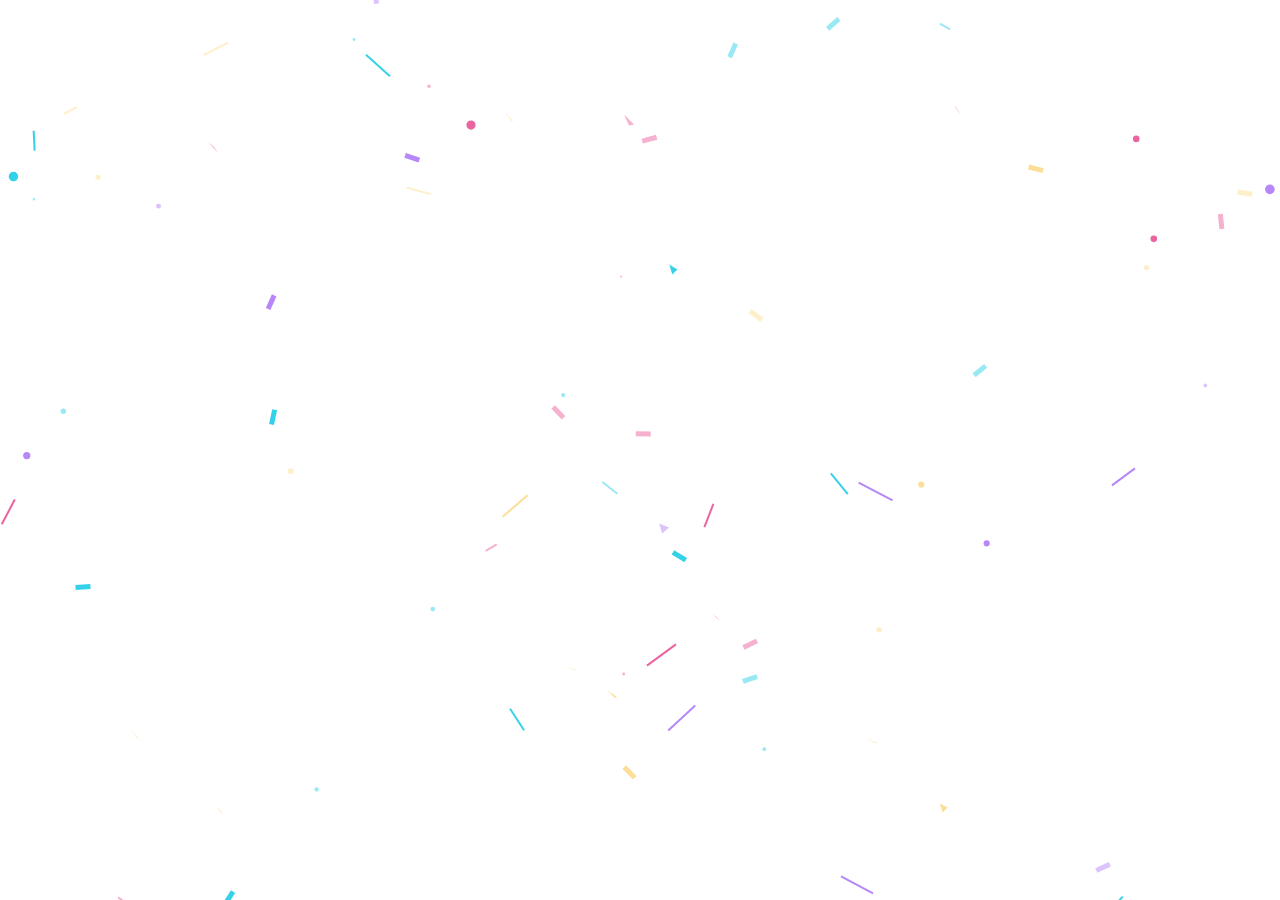
==== index.html @ 72847807 "first commit" ====
<!DOCTYPE html>
<html>

<head>
  <meta charset="utf-8" />
  <meta name="viewport" content="width=device-width" />
  <title>Happy Birthday!</title>

  <link rel="stylesheet" href="styles/flexbox-center-container.css" media="all">
  <link rel="stylesheet" href="styles/system-fonts.css" media="all">
  <link rel="stylesheet" href="styles/style.css" media="all">
</head>

<body>
  <canvas id=c></canvas>
  <canvas id="confetti"></canvas>
  <div class="container" id="count">
    <h1 id="head">Mình cùng đếm ngược ngày sinh nhật của em nha</h1>
    <ul>
      <li><span id="day"></span>Ngày</li>
      <li><span id="hour"></span>Giờ</li>
      <li><span id="minute"></span>Phút</li>
      <li><span id="second"></span>Giây</li>
    </ul>
  </div>
  <div id="merrywrap" class="merrywrap">
    <canvas id="snowfall"></canvas>
    <div class="giftbox">
      <div class="cover">
        <div></div>
      </div>
      <div class="box"></div>
    </div>
  </div>
</body>
<script src="scripts/confetti.min.js" charset="utf-8"></script>
<script src="scripts/index.js" charset="utf-8"></script>

</html>
---- styles/flexbox-center-container.css ----
html, body {
  height: 100%;
  margin: 0;
}

body {
  -webkit-box-align: center;
  -ms-flex-align: center;
  align-items: center;
  display: -webkit-box;
  display: -ms-flexbox;
  display: flex;
}

.container {
  margin: 0 auto;
}
---- styles/system-fonts.css ----
body {
  font-family: -apple-system, 
    BlinkMacSystemFont, 
    "Segoe UI", 
    Roboto, 
    Oxygen-Sans, 
    Ubuntu, 
    Cantarell, 
    "Helvetica Neue", 
    sans-serif;
}
---- styles/style.css ----
* {
  box-sizing: border-box;
  margin: 0;
  padding: 0;
}
canvas {
  position: absolute;
  top: 0;
  left: 0;
}
body {
  background: #ffffff;
  overflow: hidden;
}
.container {
  color: rgba(55, 59, 65, 0.8);
  font-family: Helvetica, sans-serif;
  font-weight: lighter;
  text-align: center;
}

h1 {
  font-weight: normal;
}
li {
  display: inline-block;
  font-size: 1.5em;
  list-style-type: none;
  padding: 1em;
  text-transform: uppercase;
}
li span {
  display: block;
  font-size: 4.5rem;
}
.merrywrap {
  position: absolute;
  right: 40px;
  left: 40px;
  bottom: 80px;
  top: 40px;
}
.giftbox {
  position: absolute;
  width: 300px;
  height: 200px;
  left: 50%;
  margin-left: -150px;
  bottom: 0;
  z-index: 10;
}
.giftbox > div {
  background: #F64747;
  position: absolute;
  box-shadow: 5px 10px 18px rgba(0, 0, 0, 0.4);
}
.giftbox > div:after, .giftbox > div:before {
  position: absolute;
  content: "";
  top: 0;
}
.giftbox:after {
  position: absolute;
  color: #fff;
  width: 100%;
  content: "Click Me!";
  left: 0;
  bottom: 0;
  font-size: 24px;
  text-align: center;
  transform: rotate(-20deg);
  transform-origin: 0 0;
}
.giftbox .cover {
  width: 100%;
  top: 0;
  left: 0;
  height: 25%;
  z-index: 2;
}
.giftbox .cover:before {
  position: absolute;
  height: 100%;
  left: 50%;
  width: 50px;
  transform: translateX(-50%);
  background: #2C3E50;
}
.giftbox .cover > div {
  position: absolute;
  width: 50px;
  height: 50px;
  left: 50%;
  top: -50px;
  transform: translateX(-50%);
}
.giftbox .cover > div:before, .giftbox .cover > div:after {
  position: absolute;
  left: 0;
  top: 0;
  width: 100%;
  height: 100%;
  content: "";
  box-shadow: inset 0 0 0 15px #2C3E50;
  border-radius: 30px;
  transform-origin: 50% 100%;
}
.giftbox .cover > div:before {
  transform: translateX(-45%) skewY(40deg);
}
.giftbox .cover > div:after {
  transform: translateX(45%) skewY(-40deg);
}
.giftbox .box {
  right: 5%;
  left: 5%;
  height: 80%;
  bottom: 0;
}
.giftbox .box:before {
  width: 50px;
  height: 100%;
  left: 50%;
  transform: translateX(-50%);
  background: #2C3E50;
}
.giftbox .box:after {
  width: 100%;
  height: 30px;
  background: rgba(0, 0, 0, 0);
}
.step-1 .giftbox {
  animation: wobble 0.5s linear infinite forwards;
}
.step-1 .cover {
  animation: wobble 0.5s linear infinite 5s forwards;
}
.step-1 .icons .row span {
  opacity: 1;
}
.step-2 .giftbox:after {
  opacity: 0;
}
.step-3 .giftbox, .step-4 .giftbox {
  opacity: 0;
  z-index: 1;
}
.step-3 .giftbox:after, .step-4 .giftbox:after {
  opacity: 0;
}
.step-2 .giftbox .cover {
  animation: flyUp 2s ease-in forwards;
}
.step-2 .giftbox .box {
  animation: flyDown 2s ease-in 0.05s forwards;
}
@keyframes wobble {
  25% {
      transform: rotate(4deg);
 }
  75% {
      transform: rotate(-2deg);
 }
}
@keyframes flyUp {
  75% {
      opacity: 1;
 }
  100% {
      transform: translateY(-1000px) rotate(20deg);
      opacity: 0;
 }
}
@keyframes flyDown {
  75% {
      opacity: 1;
 }
  100% {
      transform: translateY(100%);
      opacity: 0;
 }
}
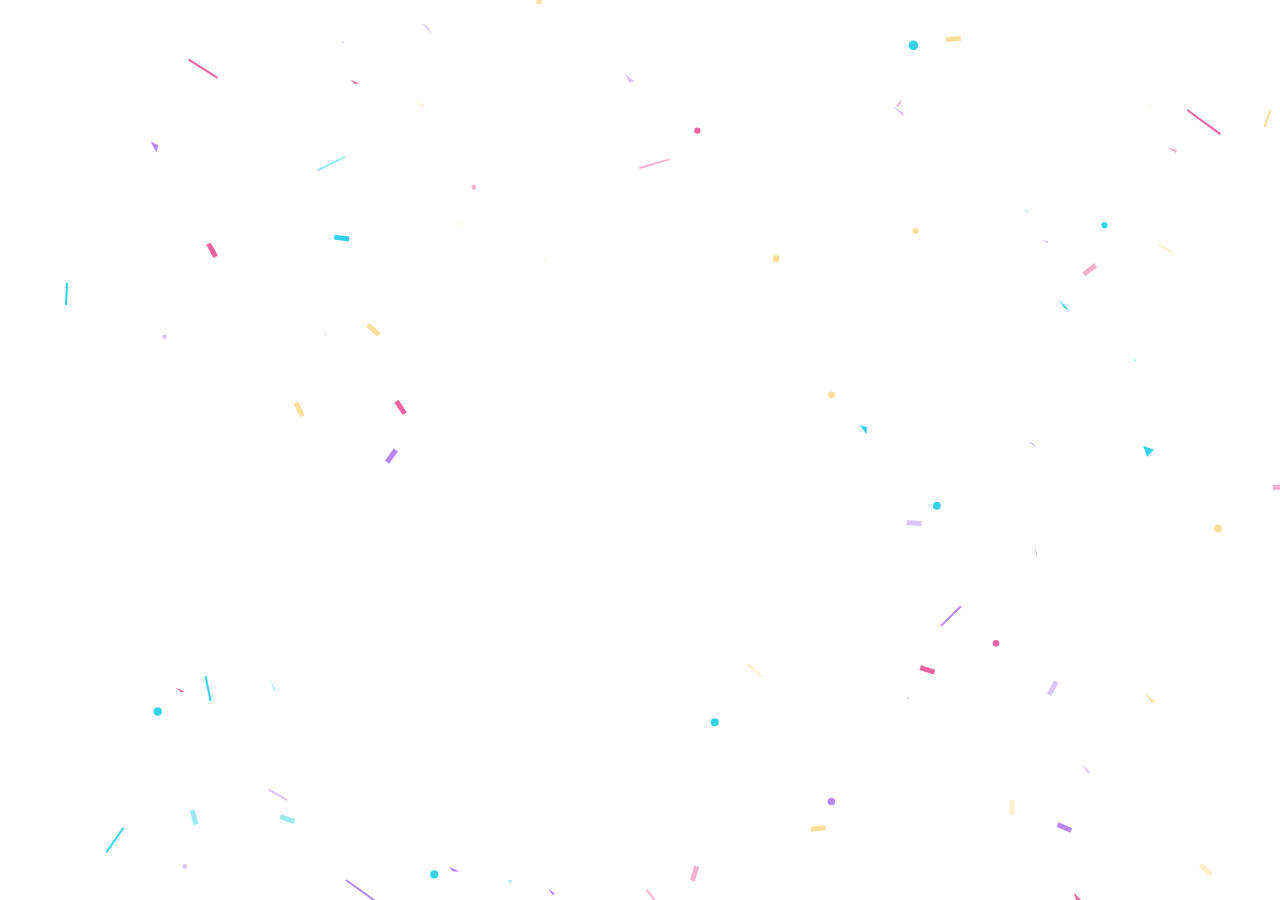
==== commit b3d6837a: "Delete readme.md" ====
--- a/index.html
+++ b/index.html
@@ -9,6 +9,13 @@
   <link rel="stylesheet" href="styles/flexbox-center-container.css" media="all">
   <link rel="stylesheet" href="styles/system-fonts.css" media="all">
   <link rel="stylesheet" href="styles/style.css" media="all">
+  <script async src="https://www.googletagmanager.com/gtag/js?id=GA_MEASUREMENT_ID"></script>
+  <script>
+    window.dataLayer = window.dataLayer || [];
+    function gtag(){dataLayer.push(arguments);}
+    gtag('js', new Date());
+    gtag('config', 'GA_MEASUREMENT_ID');
+  </script>
 </head>
 
 <body>
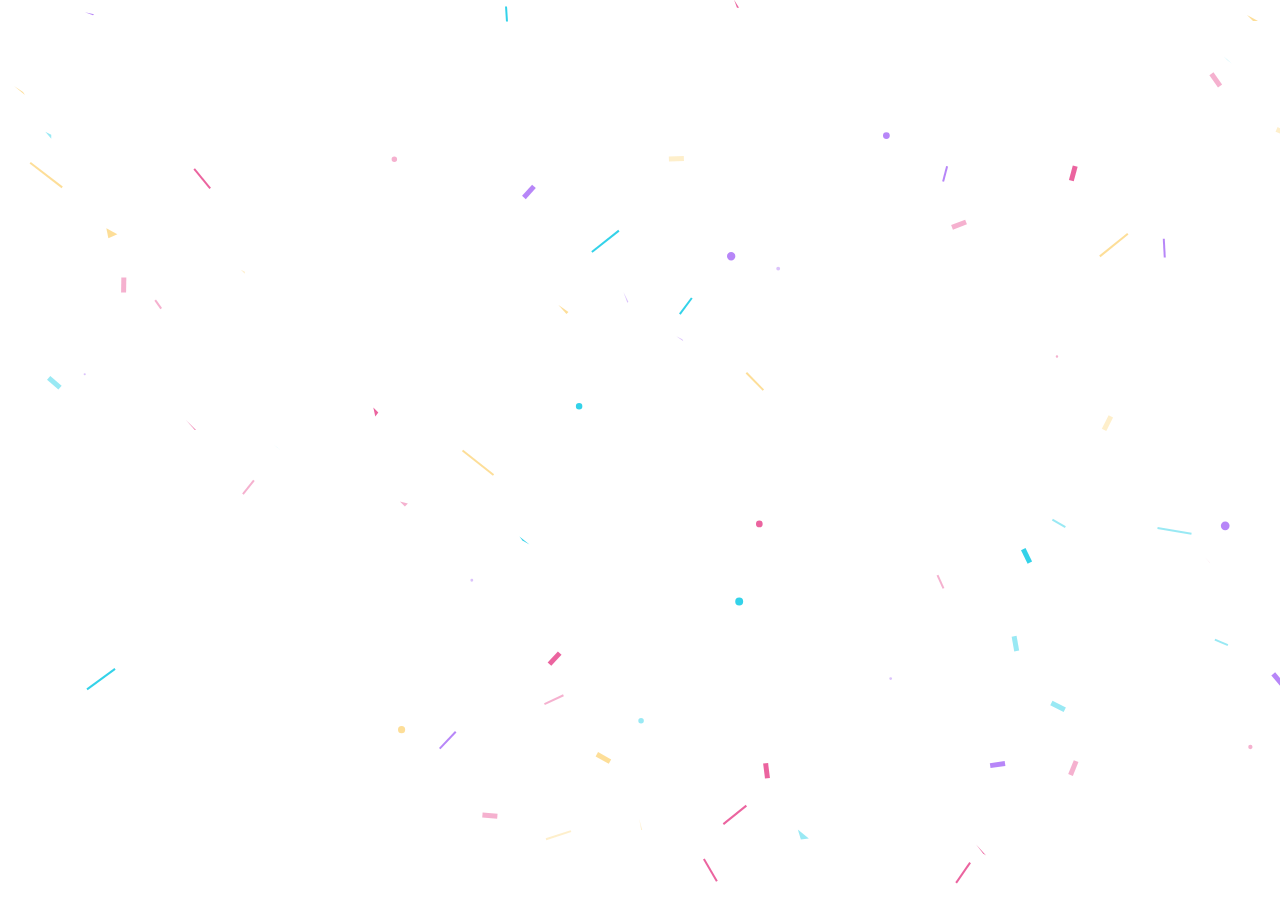
==== commit c5cdc7fc: "Delete readme.md" ====
--- a/index.html
+++ b/index.html
@@ -9,15 +9,15 @@
   <link rel="stylesheet" href="styles/flexbox-center-container.css" media="all">
   <link rel="stylesheet" href="styles/system-fonts.css" media="all">
   <link rel="stylesheet" href="styles/style.css" media="all">
-  <script async src="https://www.googletagmanager.com/gtag/js?id=GA_MEASUREMENT_ID"></script>
-  <script>
-    window.dataLayer = window.dataLayer || [];
-    function gtag(){dataLayer.push(arguments);}
-    gtag('js', new Date());
-    gtag('config', 'GA_MEASUREMENT_ID');
-  </script>
 </head>
+<script async src="https://www.googletagmanager.com/gtag/js?id=G-B3QNKGXG98"></script>
+<script>
+  window.dataLayer = window.dataLayer || [];
+  function gtag(){dataLayer.push(arguments);}
+  gtag('js', new Date());
 
+  gtag('config', 'G-B3QNKGXG98');
+</script>
 <body>
   <canvas id=c></canvas>
   <canvas id="confetti"></canvas>
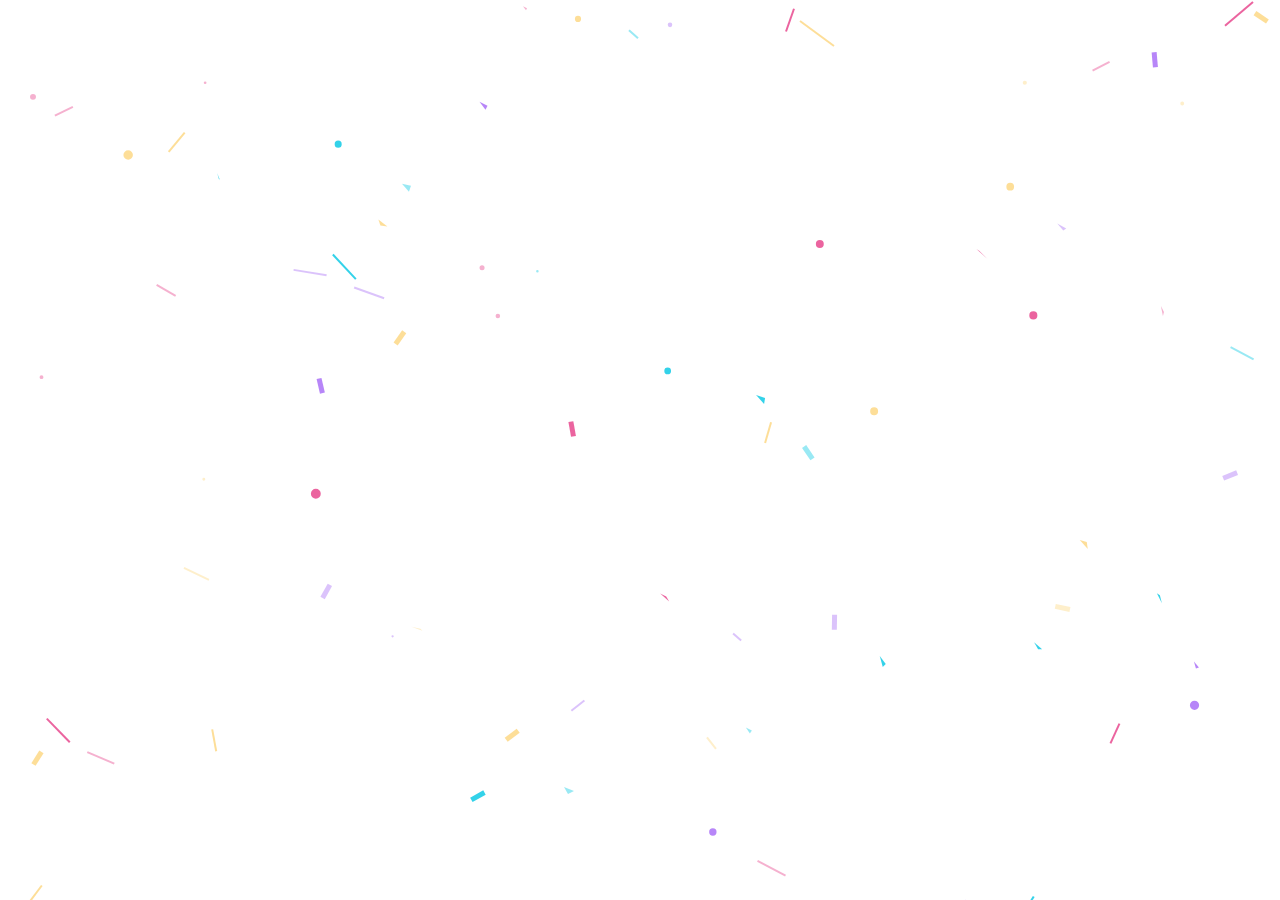
==== commit 470cc0d7: "Delete readme.md" ====
--- a/index.html
+++ b/index.html
@@ -9,15 +9,17 @@
   <link rel="stylesheet" href="styles/flexbox-center-container.css" media="all">
   <link rel="stylesheet" href="styles/system-fonts.css" media="all">
   <link rel="stylesheet" href="styles/style.css" media="all">
+
+  <script>
+    window.dataLayer = window.dataLayer || [];
+    function gtag(){dataLayer.push(arguments);}
+    gtag('js', new Date());
+
+    gtag('config', 'G-B3QNKGXG98');
+  </script>
 </head>
 <script async src="https://www.googletagmanager.com/gtag/js?id=G-B3QNKGXG98"></script>
-<script>
-  window.dataLayer = window.dataLayer || [];
-  function gtag(){dataLayer.push(arguments);}
-  gtag('js', new Date());
 
-  gtag('config', 'G-B3QNKGXG98');
-</script>
 <body>
   <canvas id=c></canvas>
   <canvas id="confetti"></canvas>
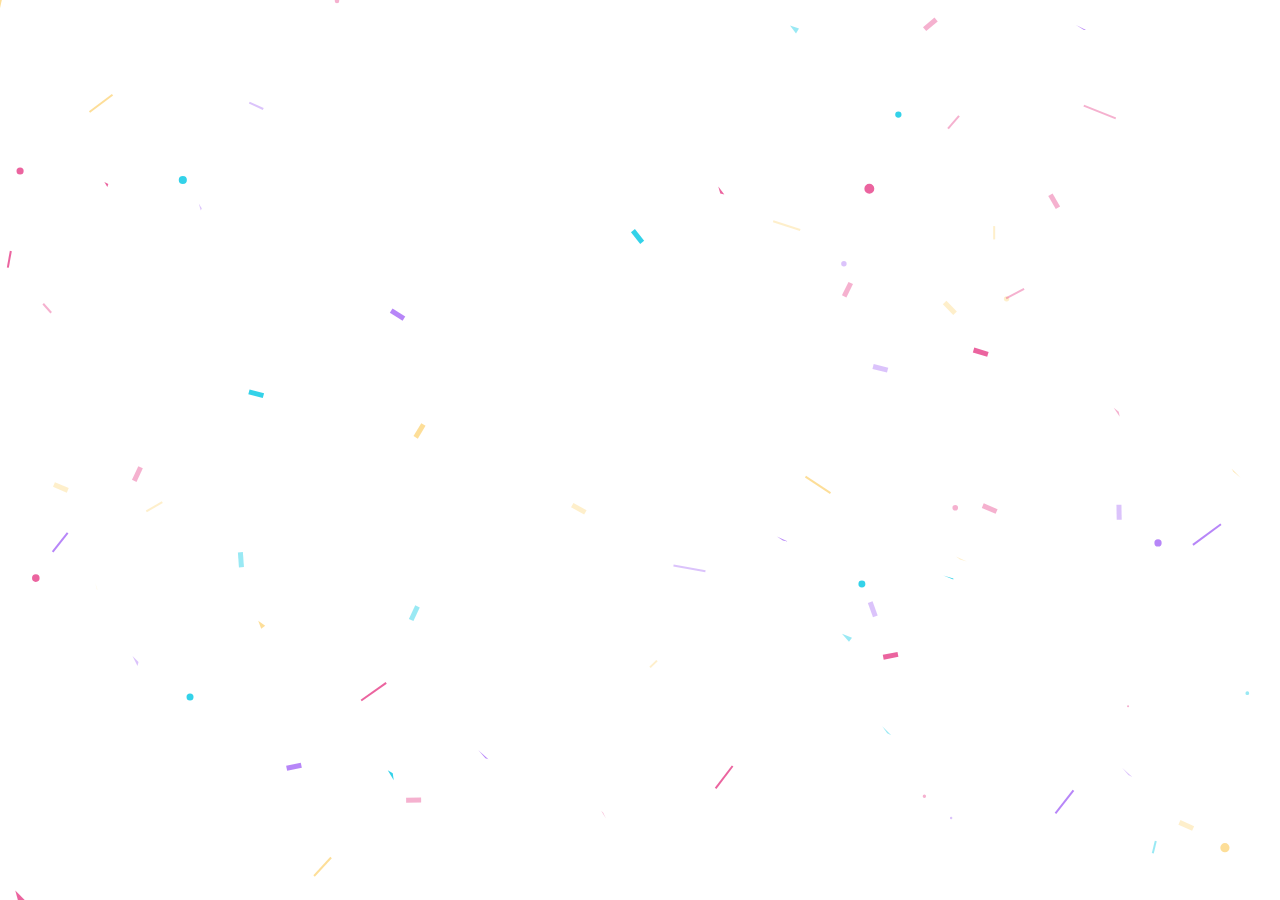
==== commit 7d4d7b97: "Delete readme.md" ====
--- a/index.html
+++ b/index.html
@@ -10,6 +10,7 @@
   <link rel="stylesheet" href="styles/system-fonts.css" media="all">
   <link rel="stylesheet" href="styles/style.css" media="all">
 
+  <script async src="https://www.googletagmanager.com/gtag/js?id=G-B3QNKGXG98"></script>
   <script>
     window.dataLayer = window.dataLayer || [];
     function gtag(){dataLayer.push(arguments);}
@@ -18,7 +19,6 @@
     gtag('config', 'G-B3QNKGXG98');
   </script>
 </head>
-<script async src="https://www.googletagmanager.com/gtag/js?id=G-B3QNKGXG98"></script>
 
 <body>
   <canvas id=c></canvas>
